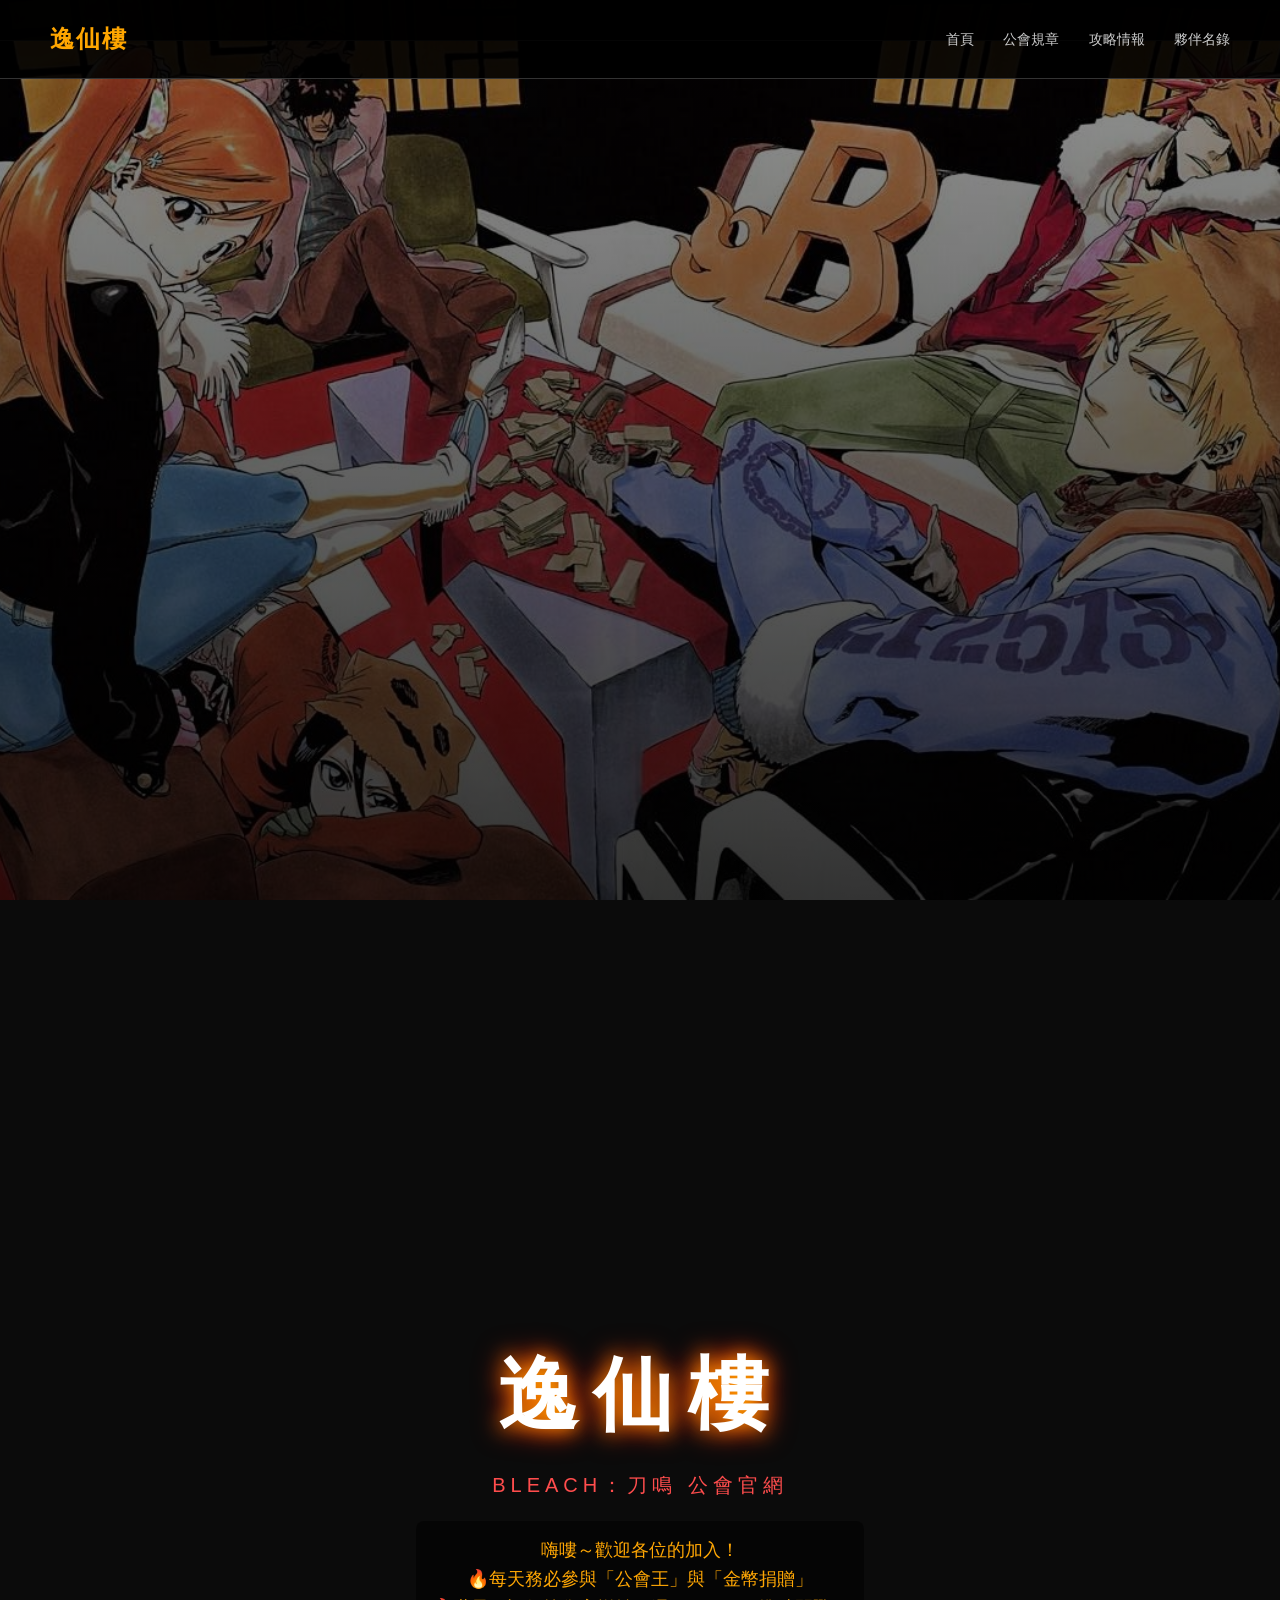
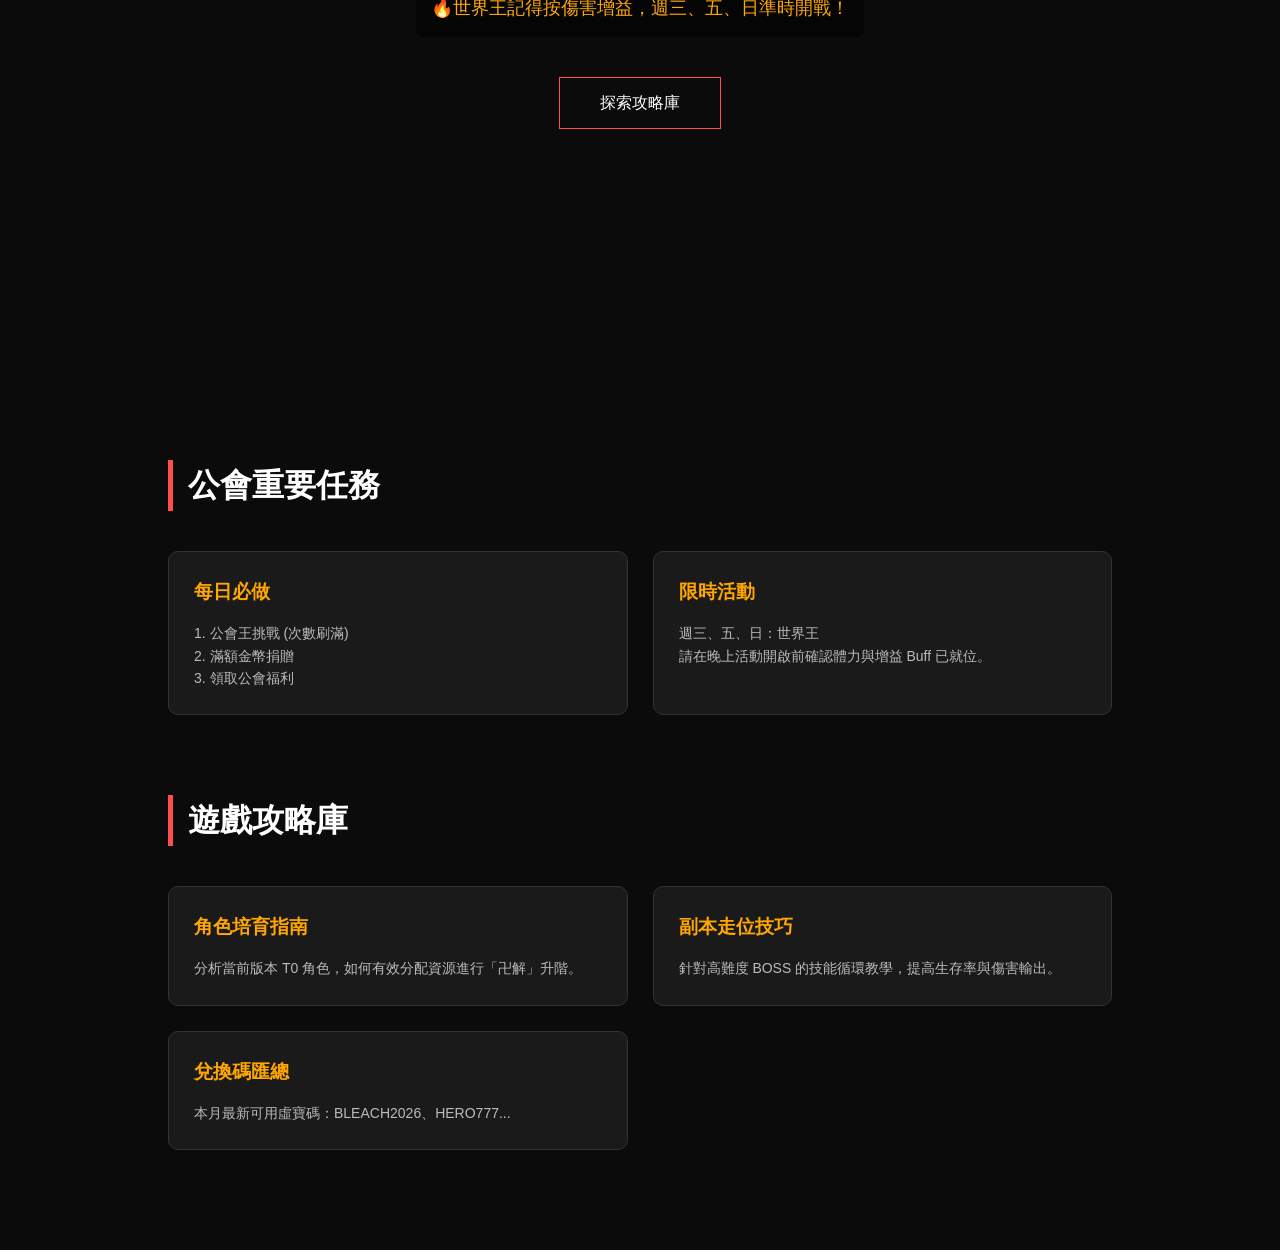
==== 001.html @ 56f7c4ee "Add files via upload" ====
<!DOCTYPE html>
<html lang="zh-TW">
<head>
    <meta charset="UTF-8">
    <meta name="viewport" content="width=device-width, initial-scale=1.0">
    <title>逸仙樓 | 遊戲公會官網</title>
    <style>
        * {
            margin: 0;
            padding: 0;
            box-sizing: border-box;
            font-family: "Microsoft JhengHei", sans-serif;
        }

        /* 讓捲動更平滑 */
        html {
            scroll-behavior: smooth;
        }

        body {
            background-color: #0b0b0b;
            color: white;
            overflow-x: hidden;
            line-height: 1.6;
        }

        /* 背景大圖 */
           /* 1. 新增：強制固定的背景圖層 */
        .fixed-bg {
            position: fixed;
            top: 0;
            left: 0;
            width: 100%;
            height: 100%;
            /* 這裡放你的圖片 */
            background: linear-gradient(rgba(0,0,0,0.4), rgba(0,0,0,0.8)), 
                        url('GG For The Follow.jpeg');
            background-size: cover;
            background-position: center;
            z-index: -1; /* 確保它在所有內容的下面 */
        }

        /* 2. 修改：原本的 hero-section 去掉背景 */
        .hero-section {
            height: 100vh;
            width: 100%;
            /* 把背景刪掉，讓它變透明，露出底下的 .fixed-bg */
            background: transparent; 
            display: flex;
            flex-direction: column;
            align-items: center;
            justify-content: center;
            text-align: center;
            padding: 20px;
        }

        nav {
            position: fixed;
            top: 0;
            width: 100%;
            padding: 20px 50px;
            display: flex;
            justify-content: space-between;
            align-items: center;
            background: rgba(0, 0, 0, 0.9);
            z-index: 1000;
            border-bottom: 1px solid #333;
        }

        .logo { font-size: 24px; font-weight: bold; letter-spacing: 2px; color: #ffa600; }
        
        .nav-links a {
            color: #ccc;
            text-decoration: none;
            margin-left: 25px;
            font-size: 14px;
            transition: 0.3s;
        }
        .nav-links a:hover { color: #ff4d4d; }

        .main-title {
            font-size: clamp(40px, 10vw, 80px); /* 響應式字體 */
            letter-spacing: 15px;
            text-shadow: 0 0 20px #ffa600, 0 0 30px #ff0000;
            margin-bottom: 10px;
        }

        .sub-title {
            font-size: 20px;
            color: #ff4d4d;
            margin-bottom: 20px;
            letter-spacing: 5px;
        }

        .description {
            font-size: 18px;
            color: #ffa704;
            max-width: 700px;
            margin-bottom: 10px;
            background: rgba(0,0,0,0.5);
            padding: 15px;
            border-radius: 8px;
        }

        .cta-btn {
            margin-top: 30px;
            padding: 12px 40px;
            border: 1px solid #ff4d4d;
            background: transparent;
            color: white;
            font-size: 16px;
            cursor: pointer;
            transition: 0.4s;
            text-decoration: none;
            display: inline-block;
        }

        .cta-btn:hover {
            background: #ff4d4d;
            box-shadow: 0 0 20px #ff4d4d;
        }

        /* --- 新增：內容區塊樣式 --- */
        .content-container {
            padding: 80px 10% 100px;
            max-width: 1200px;
            margin: 0 auto;
        }

        .section-title {
            font-size: 32px;
            border-left: 5px solid #ff4d4d;
            padding-left: 15px;
            margin-bottom: 40px;
            color: #fff;
        }

        /* 攻略卡片佈局 */
        .grid {
            display: grid;
            grid-template-columns: repeat(auto-fit, minmax(300px, 1fr));
            gap: 25px;
        }

        .card {
            background: #1a1a1a;
            padding: 25px;
            border-radius: 10px;
            border: 1px solid #333;
            transition: 0.3s;
        }

        .card:hover {
            border-color: #ff4d4d;
            transform: translateY(-5px);
        }

        .card h3 {
            color: #ffa600;
            margin-bottom: 15px;
        }

        .card p {
            color: #bbb;
            font-size: 14px;
        }
    </style>
</head>
<body>
<body>
    <div class="fixed-bg"></div>

    <nav>
        </nav>

    <header class="hero-section">
        </header>

    <main class="content-container">
        </main>
</body>
    <nav>
        <div class="logo">逸仙樓</div>
        <div class="nav-links">
            <a href="#">首頁</a>
            <a href="#notice">公會規章</a>
            <a href="#wiki">攻略情報</a>
            <a href="#">夥伴名錄</a>
        </div>
    </nav>

    <header class="hero-section">
        <h1 class="main-title">逸仙樓</h1>
        <p class="sub-title">BLEACH：刀鳴 公會官網</p>
        <div class="description">
            <p>嗨嘍～歡迎各位的加入！</p>
            <p>🔥每天務必參與「公會王」與「金幣捐贈」</p>
            <p>🔥世界王記得按傷害增益，週三、五、日準時開戰！</p>
        </div>
        <a href="#wiki" class="cta-btn">探索攻略庫</a>
    </header>

    <main class="content-container">
        
        <section id="notice" style="margin-bottom: 80px;">
            <h2 class="section-title">公會重要任務</h2>
            <div class="grid">
                <div class="card">
                    <h3>每日必做</h3>
                    <p>1. 公會王挑戰 (次數刷滿)<br>2. 滿額金幣捐贈<br>3. 領取公會福利</p>
                </div>
                <div class="card">
                    <h3>限時活動</h3>
                    <p>週三、五、日：世界王<br>請在晚上活動開啟前確認體力與增益 Buff 已就位。</p>
                </div>
            </div>
        </section>

        <section id="wiki">
            <h2 class="section-title">遊戲攻略庫</h2>
            <div class="grid">
                <div class="card">
                    <h3>角色培育指南</h3>
                    <p>分析當前版本 T0 角色，如何有效分配資源進行「卍解」升階。</p>
                </div>
                <div class="card">
                    <h3>副本走位技巧</h3>
                    <p>針對高難度 BOSS 的技能循環教學，提高生存率與傷害輸出。</p>
                </div>
                <div class="card">
                    <h3>兌換碼匯總</h3>
                    <p>本月最新可用虛寶碼：BLEACH2026、HERO777...</p>
                </div>
            </div>
        </section>

    </main>

</body>
</html>
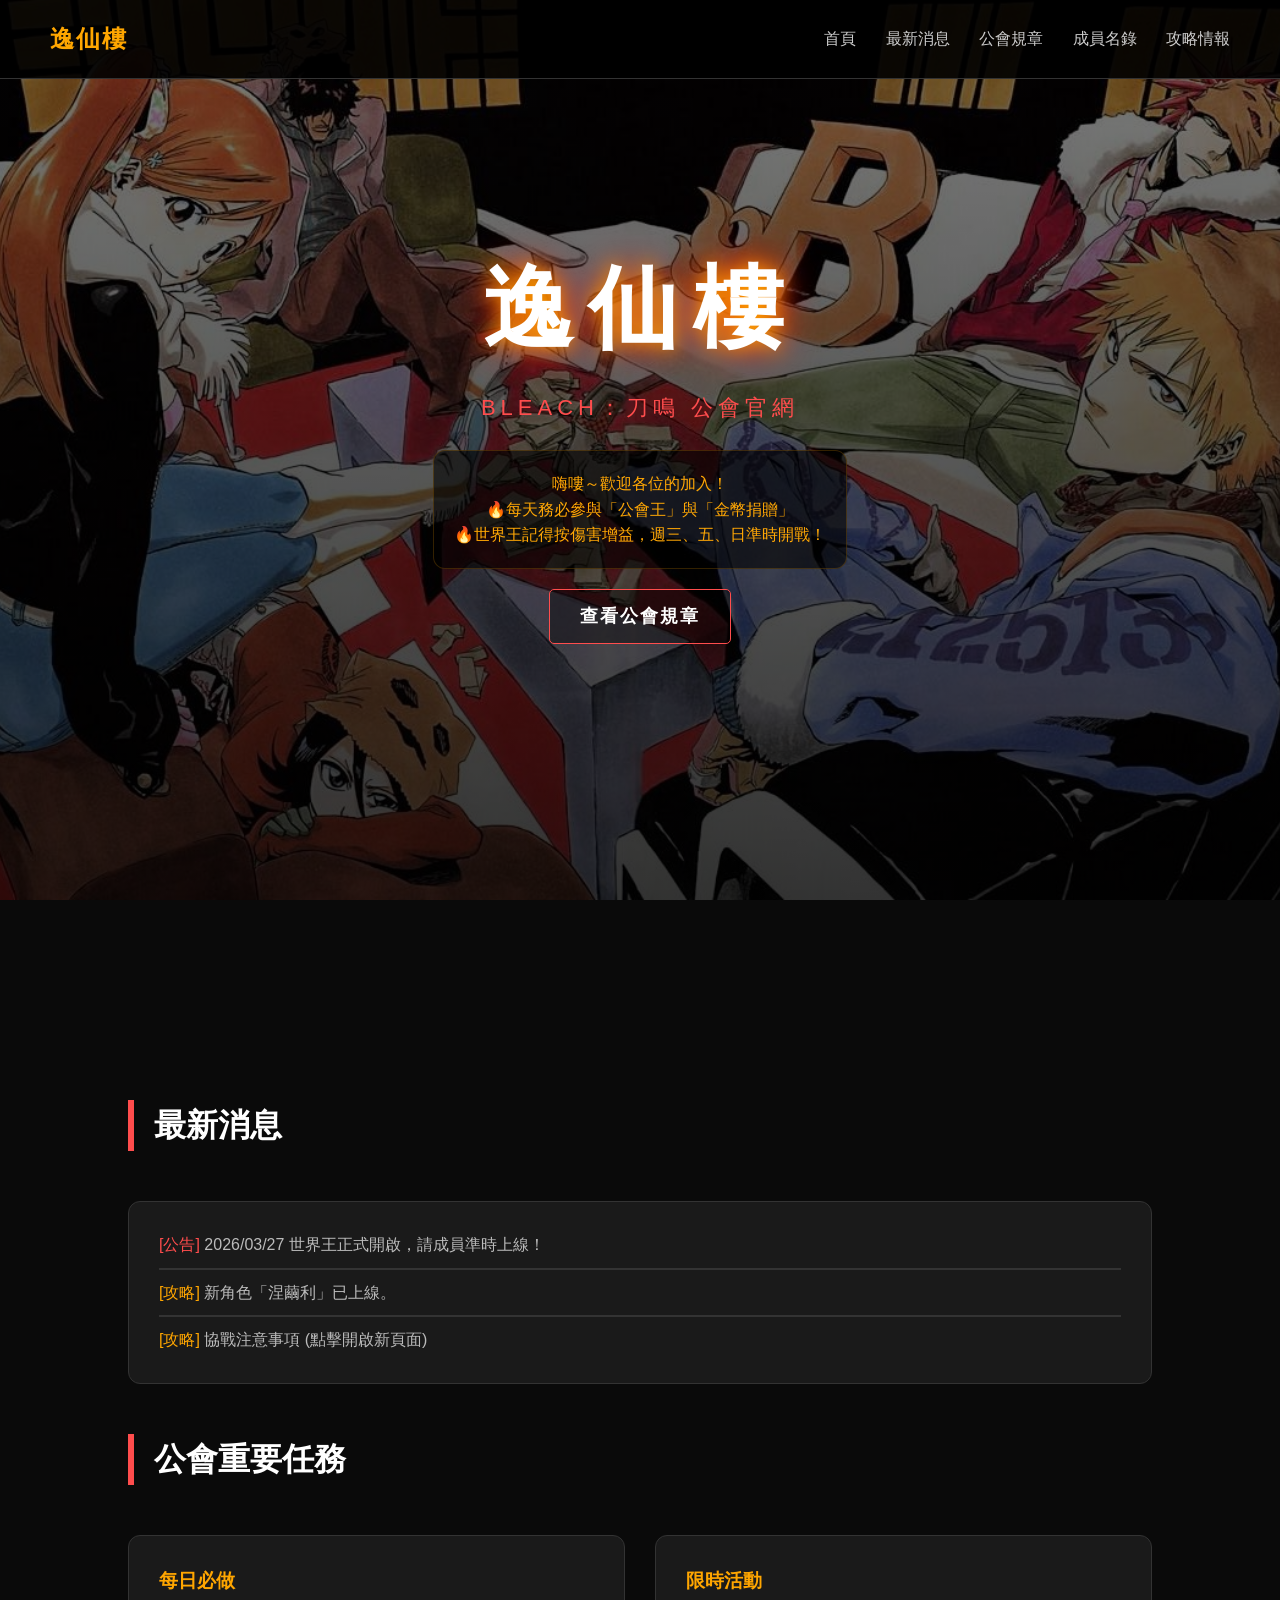
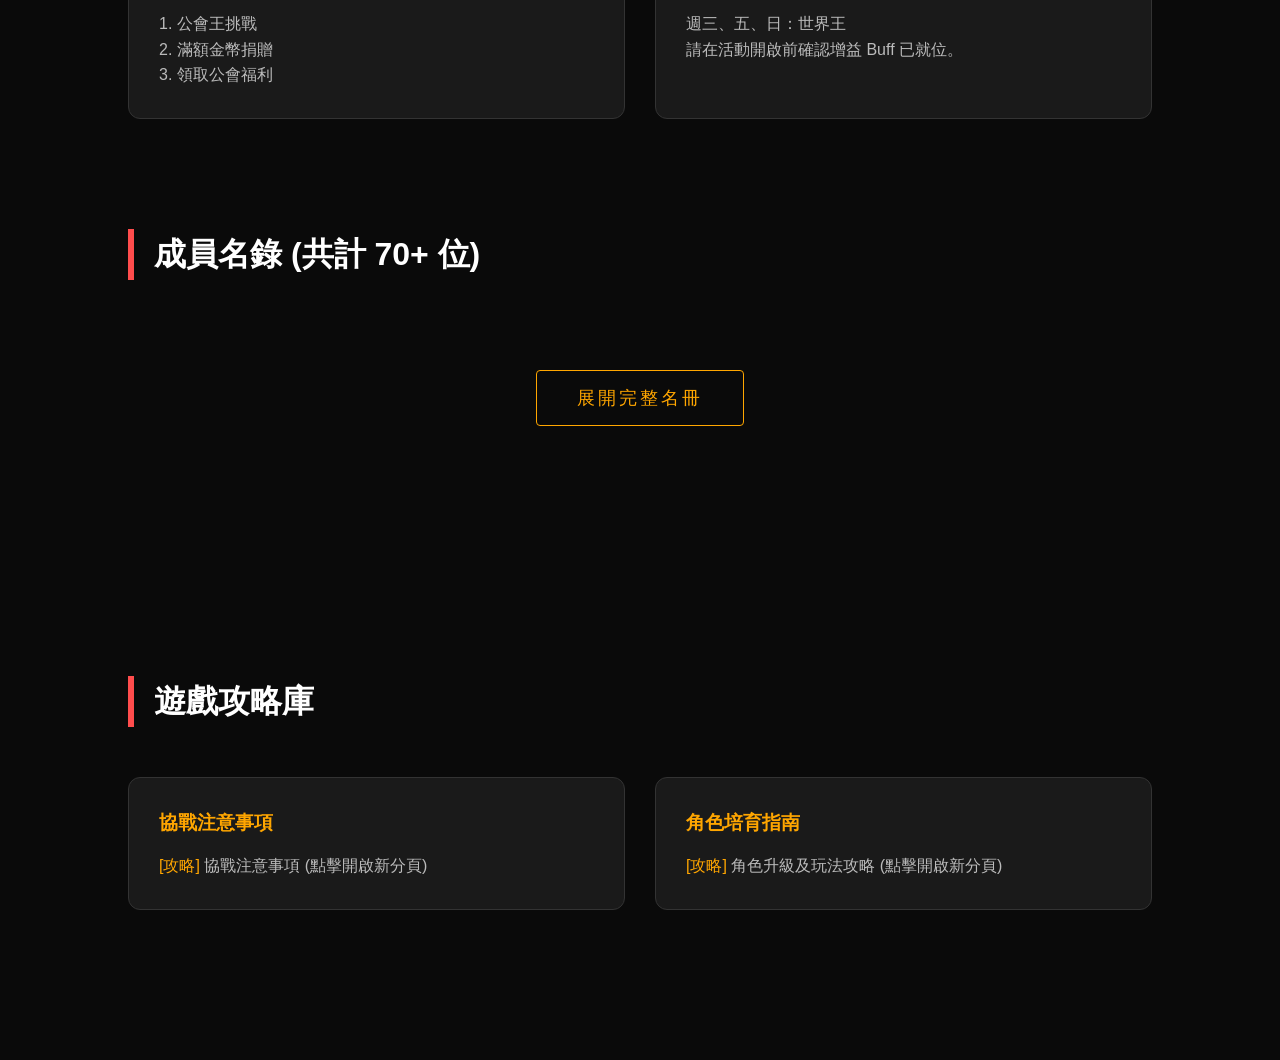
==== commit d833bd6d: "更新 增加兩個跳轉頁面" ====
--- a/001.html
+++ b/001.html
@@ -5,6 +5,7 @@
     <meta name="viewport" content="width=device-width, initial-scale=1.0">
     <title>逸仙樓 | 遊戲公會官網</title>
     <style>
+        /* 基礎設定 */
         * {
             margin: 0;
             padding: 0;
@@ -12,10 +13,7 @@
             font-family: "Microsoft JhengHei", sans-serif;
         }
 
-        /* 讓捲動更平滑 */
-        html {
-            scroll-behavior: smooth;
-        }
+        html { scroll-behavior: smooth; }
 
         body {
             background-color: #0b0b0b;
@@ -24,36 +22,21 @@
             line-height: 1.6;
         }
 
-        /* 背景大圖 */
-           /* 1. 新增：強制固定的背景圖層 */
+        /* 1. 固定背景層 */
         .fixed-bg {
             position: fixed;
             top: 0;
             left: 0;
             width: 100%;
             height: 100%;
-            /* 這裡放你的圖片 */
-            background: linear-gradient(rgba(0,0,0,0.4), rgba(0,0,0,0.8)), 
+            background: linear-gradient(rgba(0,0,0,0.5), rgba(0,0,0,0.8)), 
                         url('GG For The Follow.jpeg');
             background-size: cover;
             background-position: center;
-            z-index: -1; /* 確保它在所有內容的下面 */
-        }
-
-        /* 2. 修改：原本的 hero-section 去掉背景 */
-        .hero-section {
-            height: 100vh;
-            width: 100%;
-            /* 把背景刪掉，讓它變透明，露出底下的 .fixed-bg */
-            background: transparent; 
-            display: flex;
-            flex-direction: column;
-            align-items: center;
-            justify-content: center;
-            text-align: center;
-            padding: 20px;
-        }
-
+            z-index: -1;
+        }
+
+        /* 2. 導航欄 */
         nav {
             position: fixed;
             top: 0;
@@ -68,124 +51,250 @@
         }
 
         .logo { font-size: 24px; font-weight: bold; letter-spacing: 2px; color: #ffa600; }
-        
         .nav-links a {
             color: #ccc;
             text-decoration: none;
             margin-left: 25px;
-            font-size: 14px;
+            font-size: 16px;
             transition: 0.3s;
         }
         .nav-links a:hover { color: #ff4d4d; }
 
+        /* 3. 主視覺區域 */
+        .hero-section {
+            height: 100vh;
+            width: 100%;
+            display: flex;
+            flex-direction: column;
+            align-items: center;
+            justify-content: center;
+            text-align: center;
+            padding: 0 20px;
+        }
+
+        @keyframes slideIn {
+            from { opacity: 0; transform: translateY(-30px); }
+            to { opacity: 1; transform: translateY(0); }
+        }
+
         .main-title {
-            font-size: clamp(40px, 10vw, 80px); /* 響應式字體 */
+            font-size: clamp(50px, 10vw, 90px);
             letter-spacing: 15px;
-            text-shadow: 0 0 20px #ffa600, 0 0 30px #ff0000;
+            text-shadow: 0 0 20px #ffa600, 0 0 40px #ff0000;
             margin-bottom: 10px;
+            animation: slideIn 1.2s ease-out;
         }
 
         .sub-title {
-            font-size: 20px;
+            font-size: 22px;
             color: #ff4d4d;
-            margin-bottom: 20px;
+            margin-bottom: 25px;
             letter-spacing: 5px;
+            animation: slideIn 1.5s ease-out;
         }
 
         .description {
+            font-size: 16px;
+            color: #ffa704;
+
+            max-width: 650px;
+            background: rgba(0,0,0,0.6);
+            padding: 20px;
+            border-radius: 12px;
+            border: 1px solid rgba(255, 166, 0, 0.2);
+        }
+
+        /* 背景透明度 */
+        /* 強制讓所有 section（最新消息、重要任務等）垂直排列並自動撐開 */
+        .content-container {
+            display: flex !important;
+            flex-direction: column !important;
+            height: auto !important; /* 確保容器高度不是死板的 100% 或固定數值 */
+            background: rgba(11, 11, 11, 0.50) !important; /* 順便調高透明度 */
+        }
+
+        /* 確保每個區塊之間有間距，且不會重疊 */
+        section {
+            position: relative !important;
+            margin-bottom: 50px !important;
+            height: auto !important;
+            display: block !important;
+        }
+
+        /* 還原紅色線框發光按鈕 */
+        .cta-btn {
+            display: inline-block;
+            padding: 12px 30px;
+            margin: 20px 0;
+            color: #ffffff; /* 金色文字 */
+            text-decoration: none;
             font-size: 18px;
-            color: #ffa704;
-            max-width: 700px;
-            margin-bottom: 10px;
-            background: rgba(0,0,0,0.5);
-            padding: 15px;
-            border-radius: 8px;
-        }
-
-        .cta-btn {
-            margin-top: 30px;
-            padding: 12px 40px;
-            border: 1px solid #ff4d4d;
-            background: transparent;
-            color: white;
-            font-size: 16px;
+            font-weight: bold;
+            border: 1px solid #ff4d4d; /* 紅色線框 */
+            border-radius: 5px;
+            background: rgba(0, 0, 0, 0.4); /* 半透明黑色背景 */
+            transition: all 0.3s ease;
             cursor: pointer;
-            transition: 0.4s;
-            text-decoration: none;
-            display: inline-block;
-        }
-
+            letter-spacing: 2px;
+        }
+
+        /* 點擊與懸停時的發光效果 */
         .cta-btn:hover {
+            color: #fff;
             background: #ff4d4d;
-            box-shadow: 0 0 20px #ff4d4d;
-        }
-
-        /* --- 新增：內容區塊樣式 --- */
+            box-shadow: 0 0 20px #ff4d4d, 0 0 40px #ff4d4d; /* 紅色霓虹發光 */
+            transform: translateY(-3px);
+        }
+        /* 4. 內容區 */
         .content-container {
-            padding: 80px 10% 100px;
-            max-width: 1200px;
-            margin: 0 auto;
+            padding: 100px 10%;
+            background-color: rgba(11, 11, 11, 0.9);
+            position: relative;
+            z-index: 1;
         }
 
         .section-title {
             font-size: 32px;
-            border-left: 5px solid #ff4d4d;
-            padding-left: 15px;
-            margin-bottom: 40px;
-            color: #fff;
-        }
-
-        /* 攻略卡片佈局 */
+            border-left: 6px solid #ff4d4d;
+            padding-left: 20px;
+            margin-bottom: 50px;
+        }
+
         .grid {
             display: grid;
-            grid-template-columns: repeat(auto-fit, minmax(300px, 1fr));
-            gap: 25px;
+            grid-template-columns: repeat(auto-fit, minmax(320px, 1fr));
+            gap: 30px;
         }
 
         .card {
             background: #1a1a1a;
-            padding: 25px;
-            border-radius: 10px;
+            padding: 30px;
+            border-radius: 12px;
             border: 1px solid #333;
             transition: 0.3s;
         }
 
         .card:hover {
             border-color: #ff4d4d;
-            transform: translateY(-5px);
-        }
-
-        .card h3 {
+            transform: translateY(-10px);
+            background: #222;
+        }
+
+        .card h3 { color: #ffa600; margin-bottom: 15px; }
+        .card p { color: #bbb; }
+
+        /* 5. 成員名錄折疊版 */
+        .member-section { padding: 60px 0; }
+
+        .member-wrapper {
+            max-height: 0; /* 預設完全隱藏 */
+            overflow: hidden;
+            transition: max-height 1s cubic-bezier(0.4, 0, 0.2, 1), opacity 0.8s;
+            opacity: 0;
+        }
+
+        .member-wrapper.expanded {
+            max-height: 8000px; /* 足夠容納 70+ 人的高度 */
+            opacity: 1;
+            margin-bottom: 30px;
+        }
+
+        .member-grid {
+            display: grid;
+            grid-template-columns: repeat(auto-fit, minmax(180px, 1fr));
+            gap: 15px;
+            margin-top: 30px;
+        }
+
+        /* 1. 讓成員名單恢復橫向排列，且在不同螢幕自動調整數量 */
+        .member-grid {
+            display: grid !important;
+            /* 電腦版一列 5-6 個，手機版一列 2 個 */
+            grid-template-columns: repeat(auto-fill, minmax(140px, 1fr)) !important;
+            gap: 20px !important;
+            padding: 20px 0 !important;
+            width: 100% !important;
+        }
+
+        /* 2. 修正卡片外觀，讓它不要撐得太長 */
+        .member-card {
+            background: rgba(40, 40, 40, 0.6) !important; /* 半透明灰色 */
+            border: 1px solid rgba(255, 166, 0, 0.3) !important; /* 淡淡的金橘色邊框 */
+            border-radius: 10px !important;
+            padding: 20px 10px !important;
+            display: flex !important;
+            flex-direction: column !important;
+            align-items: center !important; /* 確保頭像與名字水平置中 */
+            transition: all 0.3s ease !important;
+            cursor: pointer;
+        }
+
+        /* 3. 滑鼠移上去的發光效果，增加互動感 */
+        .member-card:hover {
+            transform: translateY(-5px) !important;
+            border-color: #ff4d4d !important;
+            box-shadow: 0 5px 15px rgba(255, 77, 77, 0.4) !important;
+            background: rgba(50, 50, 50, 0.8) !important;
+        }
+
+        /* 4. 確保頭像（圓圈）維持正圓且置中 */
+        .member-avatar {
+            width: 60px !important;
+            height: 60px !important;
+            margin-bottom: 10px !important;
+            display: flex !important;
+            align-items: center !important;
+            justify-content: center !important;
+            /* 保持原本的圓圈樣式 */
+        }
+
+        .member-name { font-size: 15px; font-weight: bold; color: #fff; }
+        .member-ign { font-size: 12px; color: #ff4d4d; margin-bottom: 8px; }
+        .member-role {
+            font-size: 10px;
+            padding: 2px 8px;
+            border-radius: 4px;
+            background: rgba(255, 255, 255, 0.1);
+            color: #aaa;
+            border: 1px solid #444;
+        }
+
+        .role-leader { background: rgba(255, 166, 0, 0.2); color: #ffa600; border-color: #ffa600; }
+
+        /* 展開按鈕 */
+        .toggle-btn {
+            display: block;
+            margin: 40px auto;
+            padding: 15px 40px;
+            background: transparent;
+            border: 1px solid #ffa600;
             color: #ffa600;
-            margin-bottom: 15px;
-        }
-
-        .card p {
-            color: #bbb;
-            font-size: 14px;
+            cursor: pointer;
+            font-size: 18px;
+            letter-spacing: 3px;
+            transition: 0.4s;
+            border-radius: 4px;
+        }
+
+        .toggle-btn:hover {
+            background: #ffa600;
+            color: #000;
+            box-shadow: 0 0 20px #ffa600;
         }
     </style>
 </head>
 <body>
-<body>
+
     <div class="fixed-bg"></div>
 
-    <nav>
-        </nav>
-
-    <header class="hero-section">
-        </header>
-
-    <main class="content-container">
-        </main>
-</body>
     <nav>
         <div class="logo">逸仙樓</div>
         <div class="nav-links">
             <a href="#">首頁</a>
+            <a href="#news">最新消息</a>
             <a href="#notice">公會規章</a>
+            <a href="#members" onclick="forceExpand()">成員名錄</a>
             <a href="#wiki">攻略情報</a>
-            <a href="#">夥伴名錄</a>
         </div>
     </nav>
 
@@ -197,44 +306,180 @@
             <p>🔥每天務必參與「公會王」與「金幣捐贈」</p>
             <p>🔥世界王記得按傷害增益，週三、五、日準時開戰！</p>
         </div>
-        <a href="#wiki" class="cta-btn">探索攻略庫</a>
+        <a href="#notice" class="cta-btn">查看公會規章</a>
     </header>
 
     <main class="content-container">
-        
-        <section id="notice" style="margin-bottom: 80px;">
+
+        <section id="news" style="margin-top: 100px;">
+            <h2 class="section-title">最新消息</h2>
+            <div class="card" style="width: 100%;">
+                
+                <p><span style="color: #ff4d4d;">[公告]</span> 2026/03/27 世界王正式開啟，請成員準時上線！</p>
+                <hr style="border: 0.5px solid #333; margin: 10px 0;">
+                <p><span style="color: #ffa600;">[攻略]</span> 新角色「涅繭利」已上線。</p>
+                <hr style="border: 0.5px solid #333; margin: 10px 0;">
+                <p>
+                    <a href="guide01.html" target="_blank" style="text-decoration: none; color: inherit; cursor: pointer;">
+                        <span style="color: #ffa600;">[攻略]</span> 協戰注意事項 (點擊開啟新頁面)
+                    </a>
+                </p>
+            </div>
+        </section>
+
+        <section id="notice">
             <h2 class="section-title">公會重要任務</h2>
             <div class="grid">
                 <div class="card">
                     <h3>每日必做</h3>
-                    <p>1. 公會王挑戰 (次數刷滿)<br>2. 滿額金幣捐贈<br>3. 領取公會福利</p>
+                    <p>1. 公會王挑戰 <br>2. 滿額金幣捐贈<br>3. 領取公會福利</p>
                 </div>
                 <div class="card">
                     <h3>限時活動</h3>
-                    <p>週三、五、日：世界王<br>請在晚上活動開啟前確認體力與增益 Buff 已就位。</p>
+                    <p>週三、五、日：世界王<br>請在活動開啟前確認增益 Buff 已就位。</p>
                 </div>
             </div>
         </section>
 
-        <section id="wiki">
+        <section id="members" class="member-section">
+            <h2 class="section-title">成員名錄 (共計 70+ 位)</h2>
+            
+            <div class="member-wrapper" id="memberWrapper">
+                <div class="member-grid">
+                    <div class="member-card"><div class="member-avatar">凱</div><div class="member-name">凱蒂</div><div class="member-ign">凱蒂喵喵</div><span class="member-role role-leader">會長</span></div>
+                    
+                    <div class="member-card"><div class="member-avatar">均</div><div class="member-name">均</div><div class="member-ign">EvR</div><span class="member-role">成員</span></div>
+                    <div class="member-card"><div class="member-avatar">李</div><div class="member-name">SYTANG514</div><div class="member-ign">李相赫</div><span class="member-role">成員</span></div>
+                    <div class="member-card"><div class="member-avatar">魚</div><div class="member-name">魚</div><div class="member-ign">魚丸</div><span class="member-role">成員</span></div>
+                    <div class="member-card"><div class="member-avatar">純</div><div class="member-name">MING</div><div class="member-ign">純愛戰士</div><span class="member-role">成員</span></div>
+                    <div class="member-card"><div class="member-avatar">國</div><div class="member-name">國峰</div><div class="member-ign">Wing Zero</div><span class="member-role">成員</span></div>
+                    <div class="member-card"><div class="member-avatar">哥</div><div class="member-name">184哥哥</div><div class="member-ign">香港184哥哥</div><span class="member-role">成員</span></div>
+                    <div class="member-card"><div class="member-avatar">京</div><div class="member-name">𝐋𝐢-𝐰𝐞𝐢 👻</div><div class="member-ign">Dkih(京樂春水)</div><span class="member-role">成員</span></div>
+                    <div class="member-card"><div class="member-avatar">花</div><div class="member-name">Ryan Chiang</div><div class="member-ign">花神啼、花貓</div><span class="member-role">成員</span></div>
+                    <div class="member-card"><div class="member-avatar">貓</div><div class="member-name">043 黃嘉豐</div><div class="member-ign">超萌小貓</div><span class="member-role">成員</span></div>
+                    <div class="member-card"><div class="member-avatar">藍</div><div class="member-name">黃</div><div class="member-ign">藍染惣右介</div><span class="member-role">成員</span></div>
+                    <div class="member-card"><div class="member-avatar">滿</div><div class="member-name">Marin</div><div class="member-ign">滿不炸的</div><span class="member-role">成員</span></div>
+                    <div class="member-card"><div class="member-avatar">柳</div><div class="member-name">埼</div><div class="member-ign">lulu、柳官人</div><span class="member-role">成員</span></div>
+                    <div class="member-card"><div class="member-avatar">韋</div><div class="member-name">糸韋</div><div class="member-ign">39s感謝祭</div><span class="member-role">成員</span></div>
+                    <div class="member-card"><div class="member-avatar">龍</div><div class="member-name">盛慶</div><div class="member-ign">一條龍</div><span class="member-role">成員</span></div>
+                    <div class="member-card"><div class="member-avatar">睡</div><div class="member-name">文澄</div><div class="member-ign">起床重睡</div><span class="member-role">成員</span></div>
+                    <div class="member-card"><div class="member-avatar">漓</div><div class="member-name">饅頭</div><div class="member-ign">花歿漓</div><span class="member-role">成員</span></div>
+                    <div class="member-card"><div class="member-avatar">蛋</div><div class="member-name">Liam</div><div class="member-ign">溫泉蛋</div><span class="member-role">成員</span></div>
+                    <div class="member-card"><div class="member-avatar">翰</div><div class="member-name">柏翰</div><div class="member-ign">諾伊</div><span class="member-role">成員</span></div>
+                    <div class="member-card"><div class="member-avatar">啲</div><div class="member-name">馮冠勛Adam</div><div class="member-ign">啲逼兜</div><span class="member-role">成員</span></div>
+                    <div class="member-card"><div class="member-avatar">銘</div><div class="member-name">Ming</div><div class="member-ign">叫聲銘哥先拉</div><span class="member-role">成員</span></div>
+                    <div class="member-card"><div class="member-avatar">雨</div><div class="member-name">奎佑</div><div class="member-ign">小雨</div><span class="member-role">成員</span></div>
+                    <div class="member-card"><div class="member-avatar">淵</div><div class="member-name">Yuan阿淵</div><div class="member-ign">阿淵</div><span class="member-role">成員</span></div>
+                    <div class="member-card"><div class="member-avatar">羊</div><div class="member-name">🐑</div><div class="member-ign">瓊稻穗恭源</div><span class="member-role">成員</span></div>
+                    <div class="member-card"><div class="member-avatar">萌</div><div class="member-name">Y.</div><div class="member-ign">露就這麼萌！</div><span class="member-role">成員</span></div>
+                    <div class="member-card"><div class="member-avatar">詠</div><div class="member-name">詠</div><div class="member-ign">源千里</div><span class="member-role">成員</span></div>
+                    <div class="member-card"><div class="member-avatar">熹</div><div class="member-name">熹貴妃</div><div class="member-ign">Miyeon</div><span class="member-role">成員</span></div>
+                    <div class="member-card"><div class="member-avatar">神</div><div class="member-name">楊翔渝</div><div class="member-ign">拉屎神</div><span class="member-role">成員</span></div>
+                    <div class="member-card"><div class="member-avatar">Jun</div><div class="member-name">Jun</div><div class="member-ign">Junnn</div><span class="member-role">成員</span></div>
+                    <div class="member-card"><div class="member-avatar">嘎</div><div class="member-name">And..y</div><div class="member-ign">嘎滋作響吧</div><span class="member-role">成員</span></div>
+                    <div class="member-card"><div class="member-avatar">龍</div><div class="member-name">龍</div><div class="member-ign">此身即無間</div><span class="member-role">成員</span></div>
+                    <div class="member-card"><div class="member-avatar">修</div><div class="member-name">修</div><div class="member-ign">驪</div><span class="member-role">成員</span></div>
+                    <div class="member-card"><div class="member-avatar">兔</div><div class="member-name">佑</div><div class="member-ign">好想兔</div><span class="member-role">成員</span></div>
+                    <div class="member-card"><div class="member-avatar">更</div><div class="member-name">問壹</div><div class="member-ign">更木隊隊士</div><span class="member-role">成員</span></div>
+                    <div class="member-card"><div class="member-avatar">豆</div><div class="member-name">輝仔</div><div class="member-ign">杏仁豆漿</div><span class="member-role">成員</span></div>
+                    <div class="member-card"><div class="member-avatar">芒</div><div class="member-name">楊竣程</div><div class="member-ign">羔羊芒狗</div><span class="member-role">成員</span></div>
+                    <div class="member-card"><div class="member-avatar">瑋</div><div class="member-name">Wei</div><div class="member-ign">瑋葛格</div><span class="member-role">成員</span></div>
+                    <div class="member-card"><div class="member-avatar">羽</div><div class="member-name">凱綸</div><div class="member-ign">赤鴻飛羽</div><span class="member-role">成員</span></div>
+                    <div class="member-card"><div class="member-avatar">兔</div><div class="member-name">吳泓嶔</div><div class="member-ign">比菲兔</div><span class="member-role">成員</span></div>
+                    <div class="member-card"><div class="member-avatar">ha</div><div class="member-name">hahaxd</div><div class="member-ign">hahaxd</div><span class="member-role">成員</span></div>
+                    <div class="member-card"><div class="member-avatar">薯</div><div class="member-name">祐愷</div><div class="member-ign">小蕃薯</div><span class="member-role">成員</span></div>
+                    <div class="member-card"><div class="member-avatar">詩</div><div class="member-name">詩哲~</div><div class="member-ign">呼呢死</div><span class="member-role">成員</span></div>
+                    <div class="member-card"><div class="member-avatar">皮</div><div class="member-name">則</div><div class="member-ign">皮皮</div><span class="member-role">成員</span></div>
+                    <div class="member-card"><div class="member-avatar">月</div><div class="member-name">任佑</div><div class="member-ign">最後月牙天抽</div><span class="member-role">成員</span></div>
+                    <div class="member-card"><div class="member-avatar">扯</div><div class="member-name">徐徐徐</div><div class="member-ign">太扯了吧</div><span class="member-role">成員</span></div>
+                    <div class="member-card"><div class="member-avatar">AA</div><div class="member-name">AA</div><div class="member-ign">操盤手</div><span class="member-role">成員</span></div>
+                    <div class="member-card"><div class="member-avatar">黑</div><div class="member-name">ファンファン</div><div class="member-ign">黑棺</div><span class="member-role">成員</span></div>
+                    <div class="member-card"><div class="member-avatar">Pa</div><div class="member-name">H. C. Pan</div><div class="member-ign">Panasd</div><span class="member-role">成員</span></div>
+                    <div class="member-card"><div class="member-avatar">蟹</div><div class="member-name">Kidson Lai</div><div class="member-ign">蟹仔</div><span class="member-role">成員</span></div>
+                    <div class="member-card"><div class="member-avatar">月</div><div class="member-name">PO_月牙真神</div><div class="member-ign">月牙真神</div><span class="member-role">成員</span></div>
+                    <div class="member-card"><div class="member-avatar">墨</div><div class="member-name">珍惜淚</div><div class="member-ign">軒轅墨</div><span class="member-role">成員</span></div>
+                    <div class="member-card"><div class="member-avatar">廷</div><div class="member-name">朱祐廷</div><div class="member-ign">看破不說破乄</div><span class="member-role">成員</span></div>
+                    <div class="member-card"><div class="member-avatar">翔</div><div class="member-name">翔</div><div class="member-ign">翔祥</div><span class="member-role">成員</span></div>
+                    <div class="member-card"><div class="member-avatar">父</div><div class="member-name">Jeff</div><div class="member-ign">你老爸</div><span class="member-role">成員</span></div>
+                    <div class="member-card"><div class="member-avatar">施</div><div class="member-name">施佑樺</div><div class="member-ign">無課免費仔</div><span class="member-role">成員</span></div>
+                    <div class="member-card"><div class="member-avatar">Remi</div><div class="member-name">馨慧Remi</div><div class="member-ign">Do Remi</div><span class="member-role">成員</span></div>
+                    <div class="member-card"><div class="member-avatar">Hu</div><div class="member-name">Hugo</div><div class="member-ign">恩恩恩恩</div><span class="member-role">成員</span></div>
+                    <div class="member-card"><div class="member-avatar">Fa</div><div class="member-name">Faker</div><div class="member-ign">蕃薯隊長</div><span class="member-role">成員</span></div>
+                    <div class="member-card"><div class="member-avatar">JT</div><div class="member-name">JT</div><div class="member-ign">JT</div><span class="member-role">成員</span></div>
+                    <div class="member-card"><div class="member-avatar">勛</div><div class="member-name">王澤勛</div><div class="member-ign">Jeffery</div><span class="member-role">成員</span></div>
+                    <div class="member-card"><div class="member-avatar">He</div><div class="member-name">Heisonww</div><div class="member-ign">Heison</div><span class="member-role">成員</span></div>
+                    <div class="member-card"><div class="member-avatar">使</div><div class="member-name">小寶</div><div class="member-ign">熾天使</div><span class="member-role">成員</span></div>
+                    <div class="member-card"><div class="member-avatar">森</div><div class="member-name">J森</div><div class="member-ign">堂怵徘谷</div><span class="member-role">成員</span></div>
+                    <div class="member-card"><div class="member-avatar">玥</div><div class="member-name">殘玥</div><div class="member-ign">殘玥Blar</div><span class="member-role">成員</span></div>
+                    <div class="member-card"><div class="member-avatar">八</div><div class="member-name">黃子競</div><div class="member-ign">八大金剛</div><span class="member-role">成員</span></div>
+                    <div class="member-card"><div class="member-avatar">更</div><div class="member-name">Jack</div><div class="member-ign">更木劍八</div><span class="member-role">成員</span></div>
+                    <div class="member-card"><div class="member-avatar">堯</div><div class="member-name">陳睦堯</div><div class="member-ign">Jia</div><span class="member-role">成員</span></div>
+                    <div class="member-card"><div class="member-avatar">原</div><div class="member-name">梁培原</div><div class="member-ign">就是喜歡你</div><span class="member-role">成員</span></div>
+                    <div class="member-card"><div class="member-avatar">郁</div><div class="member-name">楊晨郁</div><div class="member-ign">我只是隻貓</div><span class="member-role">成員</span></div>
+                    <div class="member-card"><div class="member-avatar">融</div><div class="member-name">林昆融</div><div class="member-ign">什麼懶</div><span class="member-role">成員</span></div>
+                    <div class="member-card"><div class="member-avatar">洪</div><div class="member-name">洪</div><div class="member-ign">屯到牛頭</div><span class="member-role">成員</span></div>
+                    <div class="member-card"><div class="member-avatar">奇</div><div class="member-name">趙梓良</div><div class="member-ign">奇跡</div><span class="member-role">成員</span></div>
+                    <div class="member-card"><div class="member-avatar">ZH</div><div class="member-name">ZHANG™</div><div class="member-ign">@ZHANG™</div><span class="member-role">成員</span></div>
+                    <div class="member-card"><div class="member-avatar">余</div><div class="member-name">余</div><div class="member-ign">紀讚美條</div><span class="member-role">成員</span></div>
+                    <div class="member-card"><div class="member-avatar">震</div><div class="member-name">吳昱震</div><div class="member-ign">烏薩奇</div><span class="member-role">成員</span></div>
+                    <div class="member-card"><div class="member-avatar">Che</div><div class="member-name">Chen Hung</div><div class="member-ign">鑰匙</div><span class="member-role">成員</span></div>
+                    <div class="member-card"><div class="member-avatar">Mud</div><div class="member-name">Mud</div><div class="member-ign">Mud</div><span class="member-role">成員</span></div>
+                    <div class="member-card"><div class="member-avatar">玫</div><div class="member-name">SR</div><div class="member-ign">玫瑰少年</div><span class="member-role">成員</span></div>
+                    <div class="member-card"><div class="member-avatar">丁</div><div class="member-name">ㄚ丁</div><div class="member-ign">阿丁</div><span class="member-role">成員</span></div>
+                </div>
+            </div>
+
+            <button class="toggle-btn" id="toggleBtn" onclick="toggleMembers()">展開完整名冊</button>
+        </section>
+
+        <section id="wiki" style="margin-top: 100px;">
             <h2 class="section-title">遊戲攻略庫</h2>
             <div class="grid">
                 <div class="card">
-                    <h3>角色培育指南</h3>
-                    <p>分析當前版本 T0 角色，如何有效分配資源進行「卍解」升階。</p>
+                    <h3>協戰注意事項</h3>
+                    <p>
+                        <a href="guide01.html" target="_blank" style="text-decoration: none; color: inherit; cursor: pointer;">
+                            <span style="color: #ffa600;">[攻略]</span> 協戰注意事項 (點擊開啟新分頁)
+                        </a>
+                    </p>
                 </div>
                 <div class="card">
-                    <h3>副本走位技巧</h3>
-                    <p>針對高難度 BOSS 的技能循環教學，提高生存率與傷害輸出。</p>
-                </div>
-                <div class="card">
-                    <h3>兌換碼匯總</h3>
-                    <p>本月最新可用虛寶碼：BLEACH2026、HERO777...</p>
+                    <h3>角色培育指南</h3>
+                    <p>
+                        <a href="guide02.html" target="_blank" style="text-decoration: none; color: inherit; cursor: pointer;">
+                            <span style="color: #ffa600;">[攻略]</span> 角色升級及玩法攻略 (點擊開啟新分頁)
+                        </a>
+                    </p>
                 </div>
             </div>
         </section>
-
     </main>
 
+    <script>
+        function toggleMembers() {
+            const wrapper = document.getElementById('memberWrapper');
+            const btn = document.getElementById('toggleBtn');
+
+            if (wrapper.classList.contains('expanded')) {
+                wrapper.classList.remove('expanded');
+                btn.innerText = "展開完整名冊";
+                // 平滑滾回到區域頂部
+                document.getElementById('members').scrollIntoView({ behavior: 'smooth' });
+            } else {
+                wrapper.classList.add('expanded');
+                btn.innerText = "收起完整名冊";
+            }
+        }
+
+        // 當導航欄被點擊時，自動展開
+        function forceExpand() {
+            const wrapper = document.getElementById('memberWrapper');
+            const btn = document.getElementById('toggleBtn');
+            if (!wrapper.classList.contains('expanded')) {
+                wrapper.classList.add('expanded');
+                btn.innerText = "收起完整名冊";
+            }
+        }
+    </script>
 </body>
 </html>
